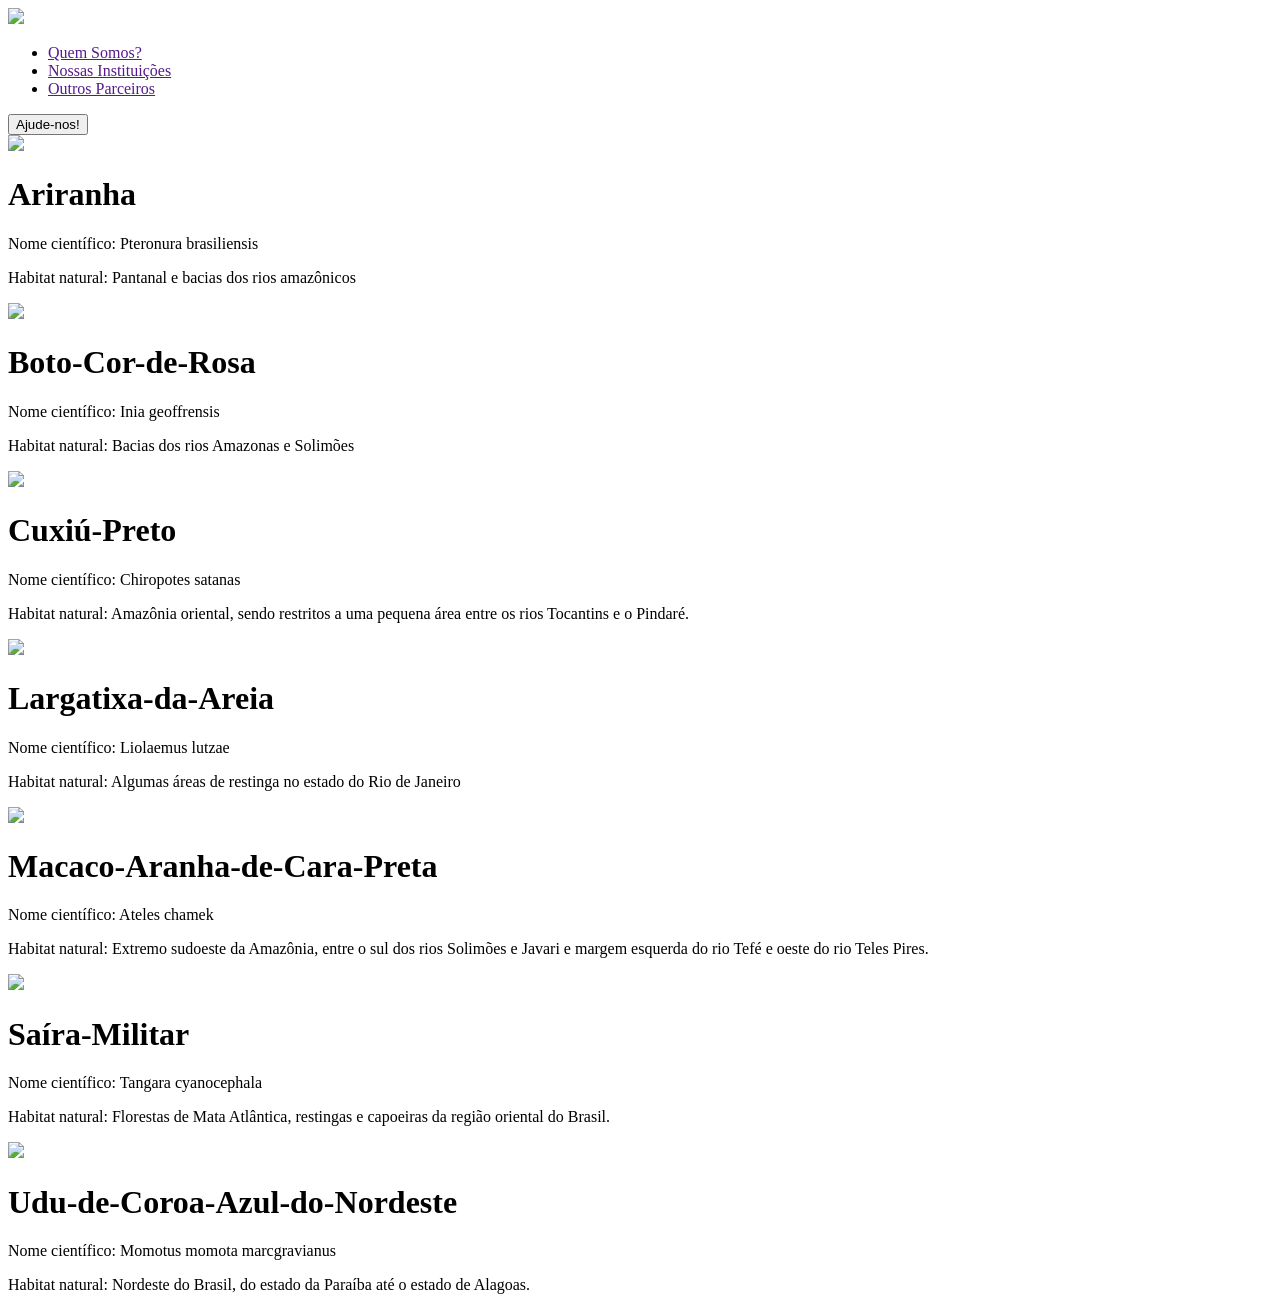
==== index.html @ 3e5253ed "Update index.html" ====
<!DOCTYPE html>
<html lang="pt-br">
    <head>
        <meta charset="UTF-8">
        <meta http-equiv="X-UA-Compatible" content="IE=edge">
        <meta name="viewport" content="width=device-width, initial-scale=1.0">
        <link rel="stylesheet" href="estilos.css">
        <title>Fauna Extinta</title> <link rel="sortcut icon" type="image/png" href="imagens/logo_cortado.png">

    </head>
    
<body>
    <header> 
        <img class="logo" src="imagens\logo_cortado.png">
        
        <nav>
            <ul class="nav_links">
            <li><a href="">Quem Somos?</a></li>
            <li><a href="">Nossas Instituições</a></li>
            <li><a href="">Outros Parceiros</a></li>
            </ul>
        </nav>

        <a href=""><button>Ajude-nos!</button></a>

    </header>
    <div >
        <div  class="borda">
            <img class="imagem_pequena" src="imagens/Ariranha.jpg">
            <h1 class="texto_pequeno">Ariranha</h1>
            <p class="descricao">Nome científico: Pteronura brasiliensis</p>
            <p class="descricao">Habitat natural: Pantanal e bacias dos rios amazônicos</p>
        </div>

        <div  class="borda">
                <img class="imagem_pequena" src="imagens/boto.jpg">
                <h1 class="texto_pequeno">Boto-Cor-de-Rosa</h1>
                <p class="descricao">Nome científico: Inia geoffrensis</p>
                <p class="descricao">Habitat natural: Bacias dos rios Amazonas e Solimões</p>
        </div>

    <div  class="borda">
                <img class="imagem_pequena" src="imagens/cuxiu.jpg">
                <h1 class="texto_pequeno">Cuxiú-Preto</h1>
                <p class="descricao">Nome científico: Chiropotes satanas</p>
                <p class="descricao">Habitat natural: Amazônia oriental, sendo restritos a uma pequena área entre os rios Tocantins e o Pindaré.</p>
        </div>

    <div  class="borda">
                <img class="imagem_pequena" src="imagens/lagartixa.jfif">
                <h1 class="texto_pequeno">Largatixa-da-Areia</h1>
                <p class="descricao">Nome científico: Liolaemus lutzae</p>
                <p class="descricao">Habitat natural: Algumas áreas de restinga no estado do Rio de Janeiro</p>
        </div>

    <div class="borda">
                <img class="imagem_pequena" src="imagens/macaco.jpg">
                <h1 class="texto_pequeno">Macaco-Aranha-de-Cara-Preta</h1>
                <p class="descricao">Nome científico: Ateles chamek</p>
                <p class="descricao">Habitat natural:  Extremo sudoeste da Amazônia, entre o sul dos rios Solimões e Javari e margem esquerda do rio Tefé e oeste do rio Teles Pires.</p>
        </div>

        <div class="borda">
            <img class="imagem_pequena" src="imagens/saira.jpg">
            <h1 class="texto_pequeno"> Saíra-Militar</h1>
            <p class="descricao">Nome científico: Tangara cyanocephala</p>
            <p class="descricao">Habitat natural: Florestas de Mata Atlântica, restingas e capoeiras da região oriental do Brasil.</p>
        </div>    

        <div class="borda">
            <img class="imagem_pequena" src="imagens/udu.jpg">
            <h1 class="texto_pequeno">Udu-de-Coroa-Azul-do-Nordeste</h1>
            <p class="descricao">Nome científico: Momotus momota marcgravianus</p>
            <p class="descricao">Habitat natural: Nordeste do Brasil, do estado da Paraíba até o estado de Alagoas.</p>
    </div>








        
    </div>
</body>
</html>
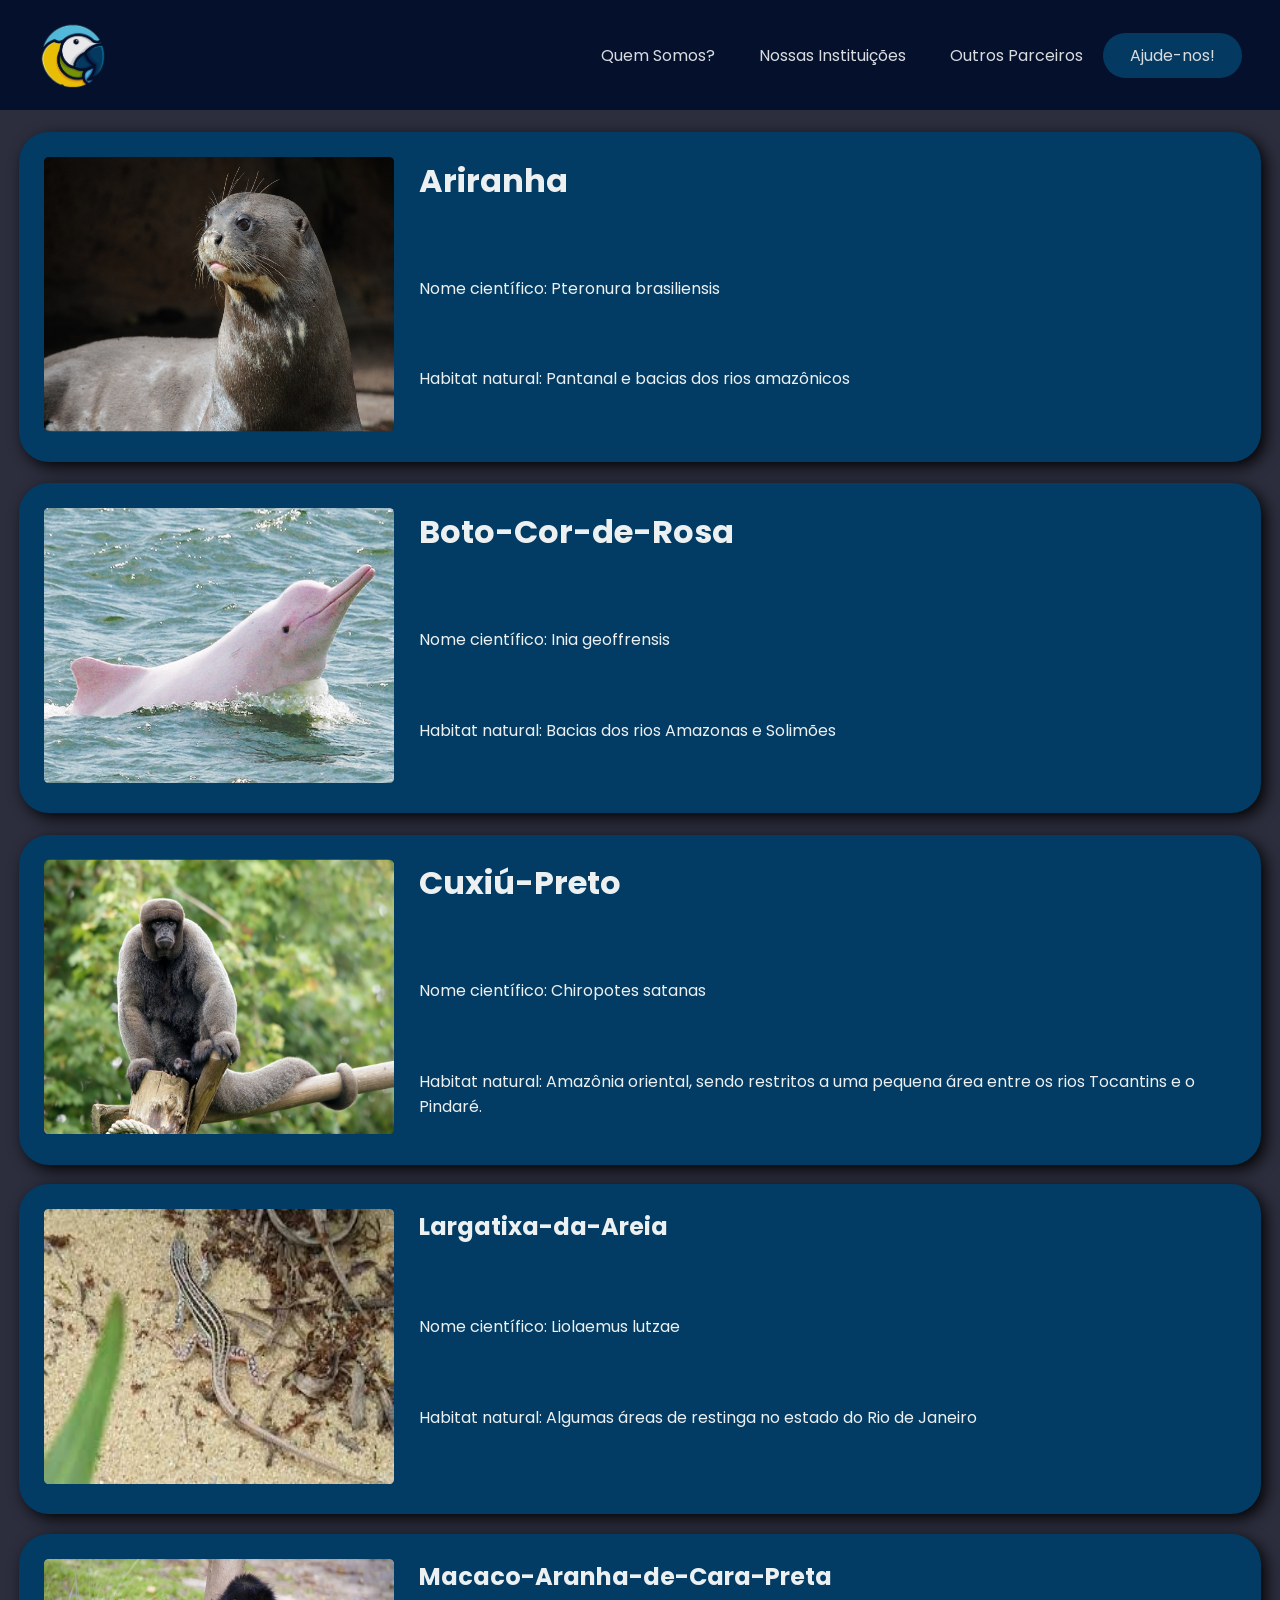
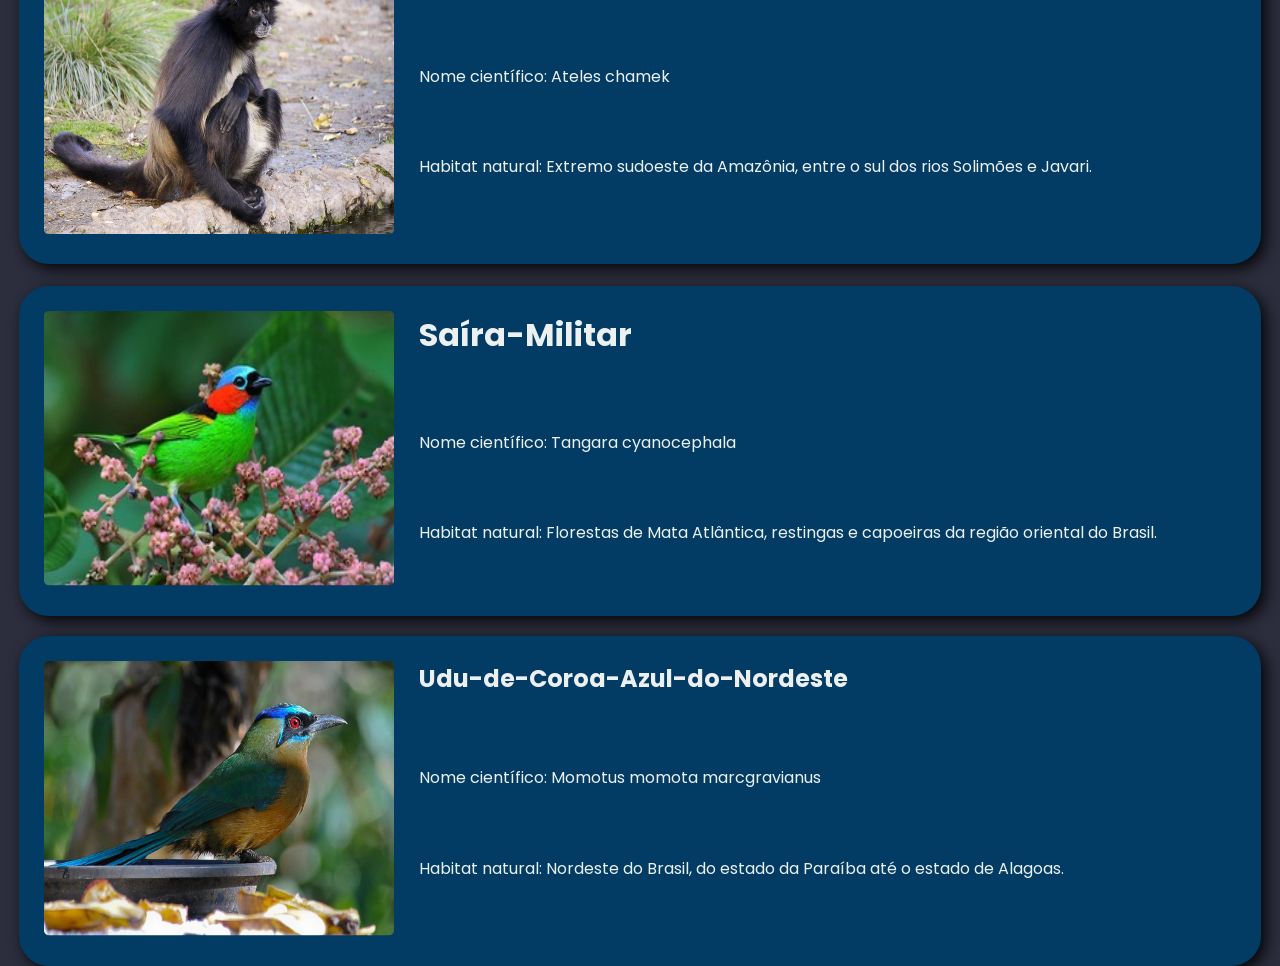
==== commit 44b57e50: "Adicionando os links" ====
--- a/index.html
+++ b/index.html
@@ -15,9 +15,9 @@
         
         <nav>
             <ul class="nav_links">
-            <li><a href="">Quem Somos?</a></li>
-            <li><a href="">Nossas Instituições</a></li>
-            <li><a href="">Outros Parceiros</a></li>
+            <li><a href="quemsomos.html">Quem Somos?</a></li>
+            <li><a href="404.html">Nossas Instituições</a></li>
+            <li><a href="404.html">Outros Parceiros</a></li>
             </ul>
         </nav>
 
@@ -25,14 +25,14 @@
 
     </header>
     <div >
-        <div  class="borda">
+        <div class="borda">
             <img class="imagem_pequena" src="imagens/Ariranha.jpg">
             <h1 class="texto_pequeno">Ariranha</h1>
             <p class="descricao">Nome científico: Pteronura brasiliensis</p>
             <p class="descricao">Habitat natural: Pantanal e bacias dos rios amazônicos</p>
         </div>
 
-        <div  class="borda">
+        <div class="borda">
                 <img class="imagem_pequena" src="imagens/boto.jpg">
                 <h1 class="texto_pequeno">Boto-Cor-de-Rosa</h1>
                 <p class="descricao">Nome científico: Inia geoffrensis</p>
@@ -48,16 +48,16 @@
 
     <div  class="borda">
                 <img class="imagem_pequena" src="imagens/lagartixa.jfif">
-                <h1 class="texto_pequeno">Largatixa-da-Areia</h1>
+                <h2 class="texto_pequeno">Largatixa-da-Areia</h2>
                 <p class="descricao">Nome científico: Liolaemus lutzae</p>
                 <p class="descricao">Habitat natural: Algumas áreas de restinga no estado do Rio de Janeiro</p>
         </div>
 
     <div class="borda">
                 <img class="imagem_pequena" src="imagens/macaco.jpg">
-                <h1 class="texto_pequeno">Macaco-Aranha-de-Cara-Preta</h1>
+                <h2 class="texto_pequeno">Macaco-Aranha-de-Cara-Preta</h2>
                 <p class="descricao">Nome científico: Ateles chamek</p>
-                <p class="descricao">Habitat natural:  Extremo sudoeste da Amazônia, entre o sul dos rios Solimões e Javari e margem esquerda do rio Tefé e oeste do rio Teles Pires.</p>
+                <p class="descricao">Habitat natural:  Extremo sudoeste da Amazônia, entre o sul dos rios Solimões e Javari.</p>
         </div>
 
         <div class="borda">
@@ -69,7 +69,7 @@
 
         <div class="borda">
             <img class="imagem_pequena" src="imagens/udu.jpg">
-            <h1 class="texto_pequeno">Udu-de-Coroa-Azul-do-Nordeste</h1>
+            <h2 class="texto_pequeno">Udu-de-Coroa-Azul-do-Nordeste</h2>
             <p class="descricao">Nome científico: Momotus momota marcgravianus</p>
             <p class="descricao">Habitat natural: Nordeste do Brasil, do estado da Paraíba até o estado de Alagoas.</p>
     </div>
--- a/estilos.css
+++ b/estilos.css
@@ -0,0 +1,166 @@
+@import url('https://fonts.googleapis.com/css2?family=Poppins:wght@500&family=Roboto:ital,wght@1,500&display=swap');
+
+@media screen and (max-width: 1200mpx){
+    div{
+        float:left;
+        
+    }
+    }
+    .imagem_pequena{
+        width: 350px;
+        height: 275px;
+        float: left;
+        padding: 2% 2%;
+        border-radius: 30px;
+    }
+    
+    
+    .borda{
+        width: 97%;
+        height: 330px;
+        border-radius: 30px;
+        background-color:#023c64;
+        box-shadow: 5px 5px 15px rgba(0,0,0,0.9);   
+        margin-left: auto;
+        margin-right: auto;  
+    }
+    
+    p{
+        font-family: 'Poppins', sans-serif;
+        text-decoration: none;
+        color:black ;
+        font-size: 20px;
+        padding: 2% 3%;
+    }
+    
+    .texto_pequeno{
+        padding: 2% 2%;
+    }
+    
+
+@media screen and (max-width: 600px){
+    
+    .descricao{
+        font-size: 18px; 
+    }
+
+    .nav_links{
+        display: none;
+    }
+
+    .imagem_pequena{
+        width: 320px;
+        padding: 2% 2%;
+        border-radius: 30px;
+    }
+    
+    .borda{
+        width: 335px;
+        height: 600px;
+        border-radius: 30px;
+        background-color:#023c64;
+        margin-left: auto; 
+        margin-right: auto;
+        box-shadow: 5px 5px 15px rgba(0,0,0,0.9);     
+    }
+    
+    p{
+        font-family: 'Poppins', sans-serif;
+        text-decoration: none;
+        color:black ;
+        font-size: 20px;
+    }
+}
+
+@media screen and (max-width: 400px){
+    .imagem_pequena{
+        width: 320px;
+        height: 200px;
+        padding: 2% 2%;
+        border-radius: 30px;
+        
+        display: flex;
+        margin-left: 3px
+    }
+    
+    .nav_links{
+        display: none;
+    }
+    
+    .borda{
+        width: 340px;
+        height: 550px;
+        background-color:#023c64;
+        margin-left: auto; 
+        margin-right: auto;
+        box-shadow: 5px 5px 15px rgba(0,0,0,0.9);    
+    }
+    
+    p{
+        font-family: 'Poppins', sans-serif;
+        text-decoration: none;
+        color:black ;
+        font-size: 20px;
+    }
+}
+
+
+body, html{
+    height: 960px;
+    margin: 0;
+    background-color:#2c2e3e;
+}
+
+header{
+    display: flex;
+    justify-content: flex-end;
+    align-items: center;
+    text-decoration: none;
+    padding: 20px 3%;
+    background-color: #000e2b;
+    opacity: 90%;
+    position: sticky;
+    top: 0;
+}
+
+.logo {
+    cursor: pointer;
+    width: 70px;
+    margin-right: auto;
+    background: none;
+}
+
+.nav_links{
+    list-style: none;
+}
+
+.nav_links li{
+    display:inline-block;
+    padding: 2px 20px;
+}
+
+li, a, button, p{
+    font-family: 'Poppins', sans-serif;
+    text-decoration: none;
+    color: #edf0f1;
+    font-size: 16px;
+}
+
+button {
+    padding: 8px 25px;
+    border-radius: 50px;
+    border-color: transparent;
+    background-color: #013c66;
+    transition: 0.3s ease 0s;
+    cursor: pointer;
+}
+
+button:hover{
+    background-color: #327baf;
+}
+
+h1, h2{
+    font-family: 'Poppins', sans-serif;
+    color: #edf0f1;
+    text-decoration: none;
+}
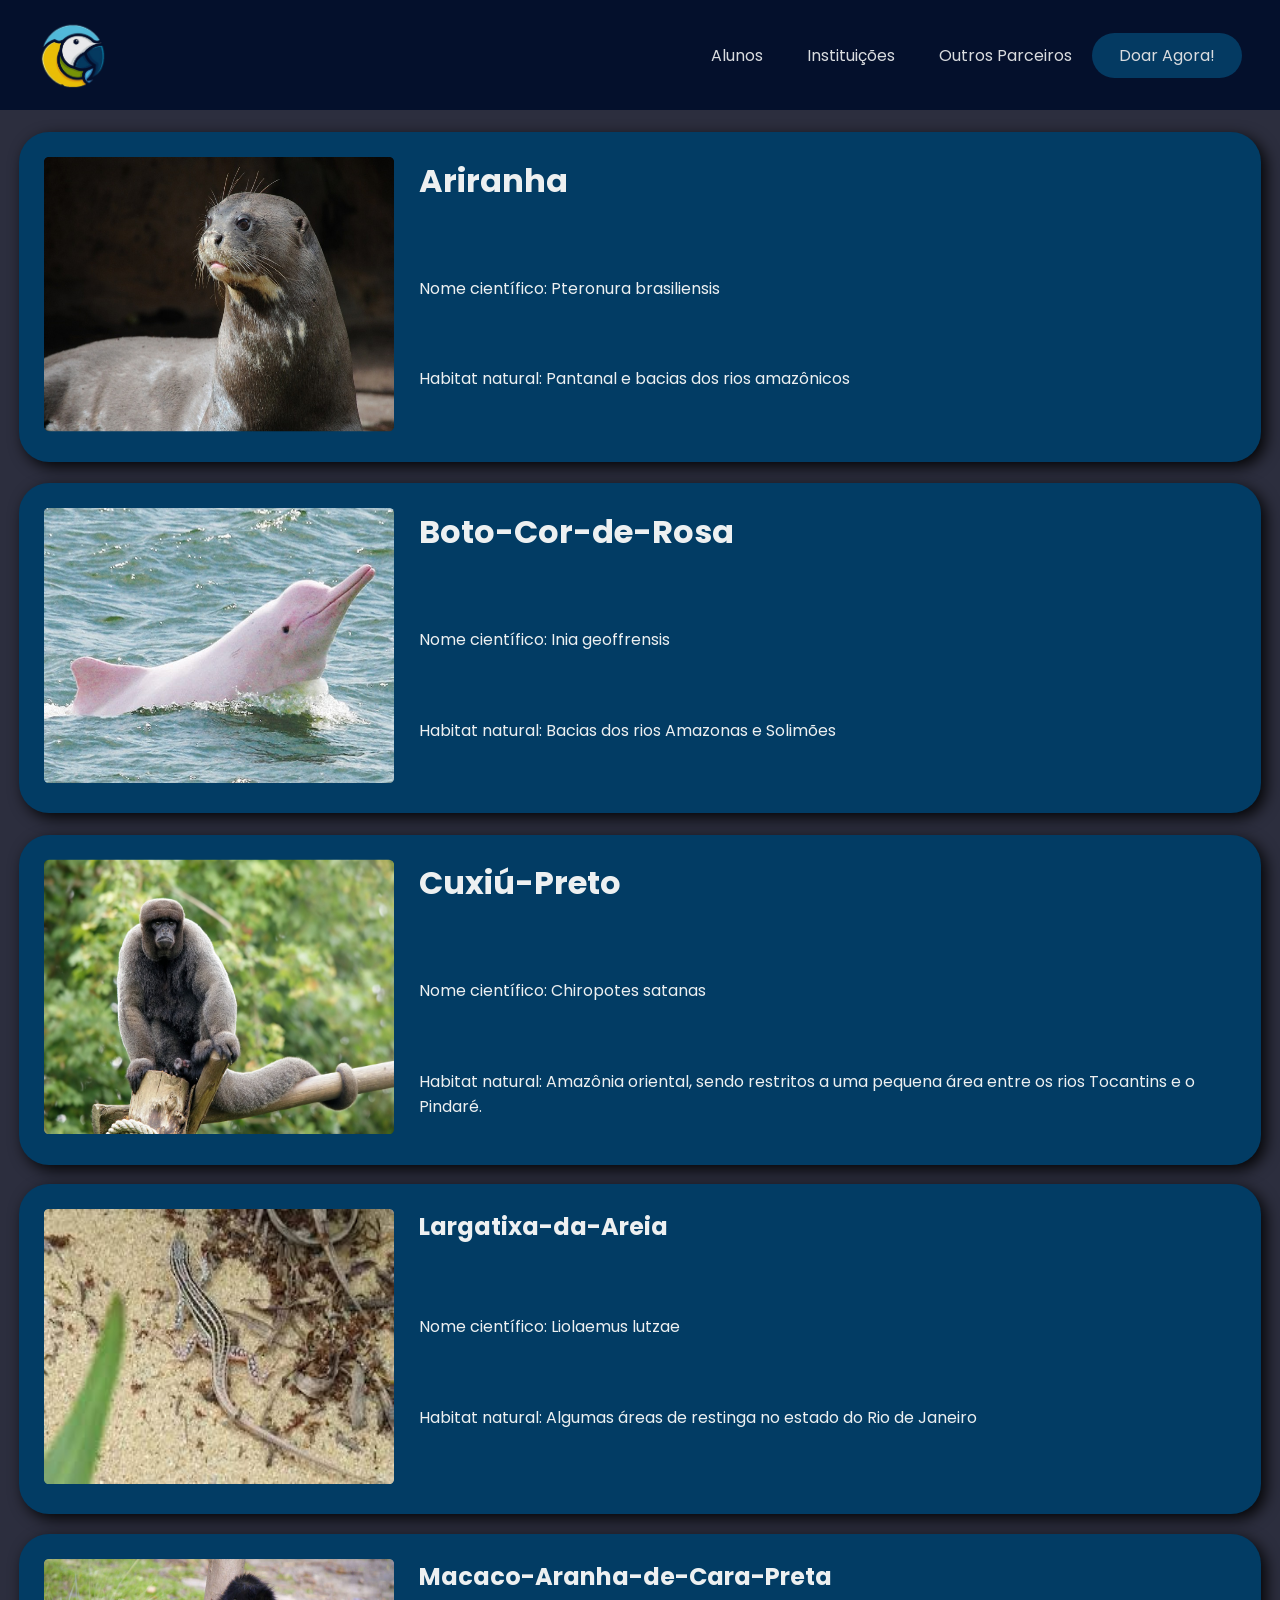
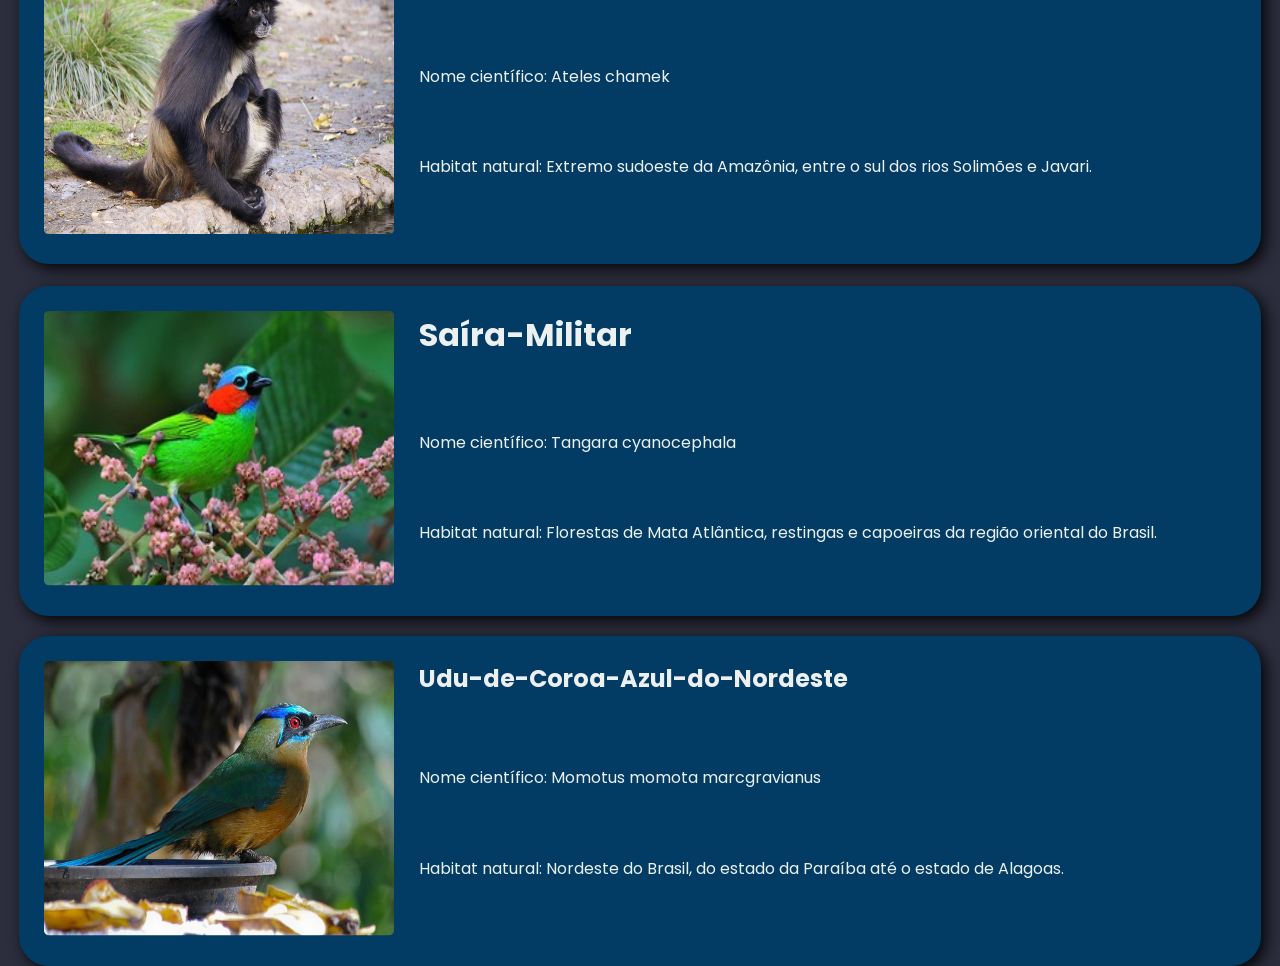
==== commit 10f4772c: "Troca de nomes do header" ====
--- a/index.html
+++ b/index.html
@@ -15,13 +15,13 @@
         
         <nav>
             <ul class="nav_links">
-            <li><a href="quemsomos.html">Quem Somos?</a></li>
-            <li><a href="404.html">Nossas Instituições</a></li>
+            <li><a href="quemsomos.html">Alunos</a></li>
+            <li><a href="https://blog.usthemp.com/ongs-de-resgate-animal/">Instituições</a></li>
             <li><a href="404.html">Outros Parceiros</a></li>
             </ul>
         </nav>
 
-        <a href=""><button>Ajude-nos!</button></a>
+        <a href=""><button>Doar Agora!</button></a>
 
     </header>
     <div >
